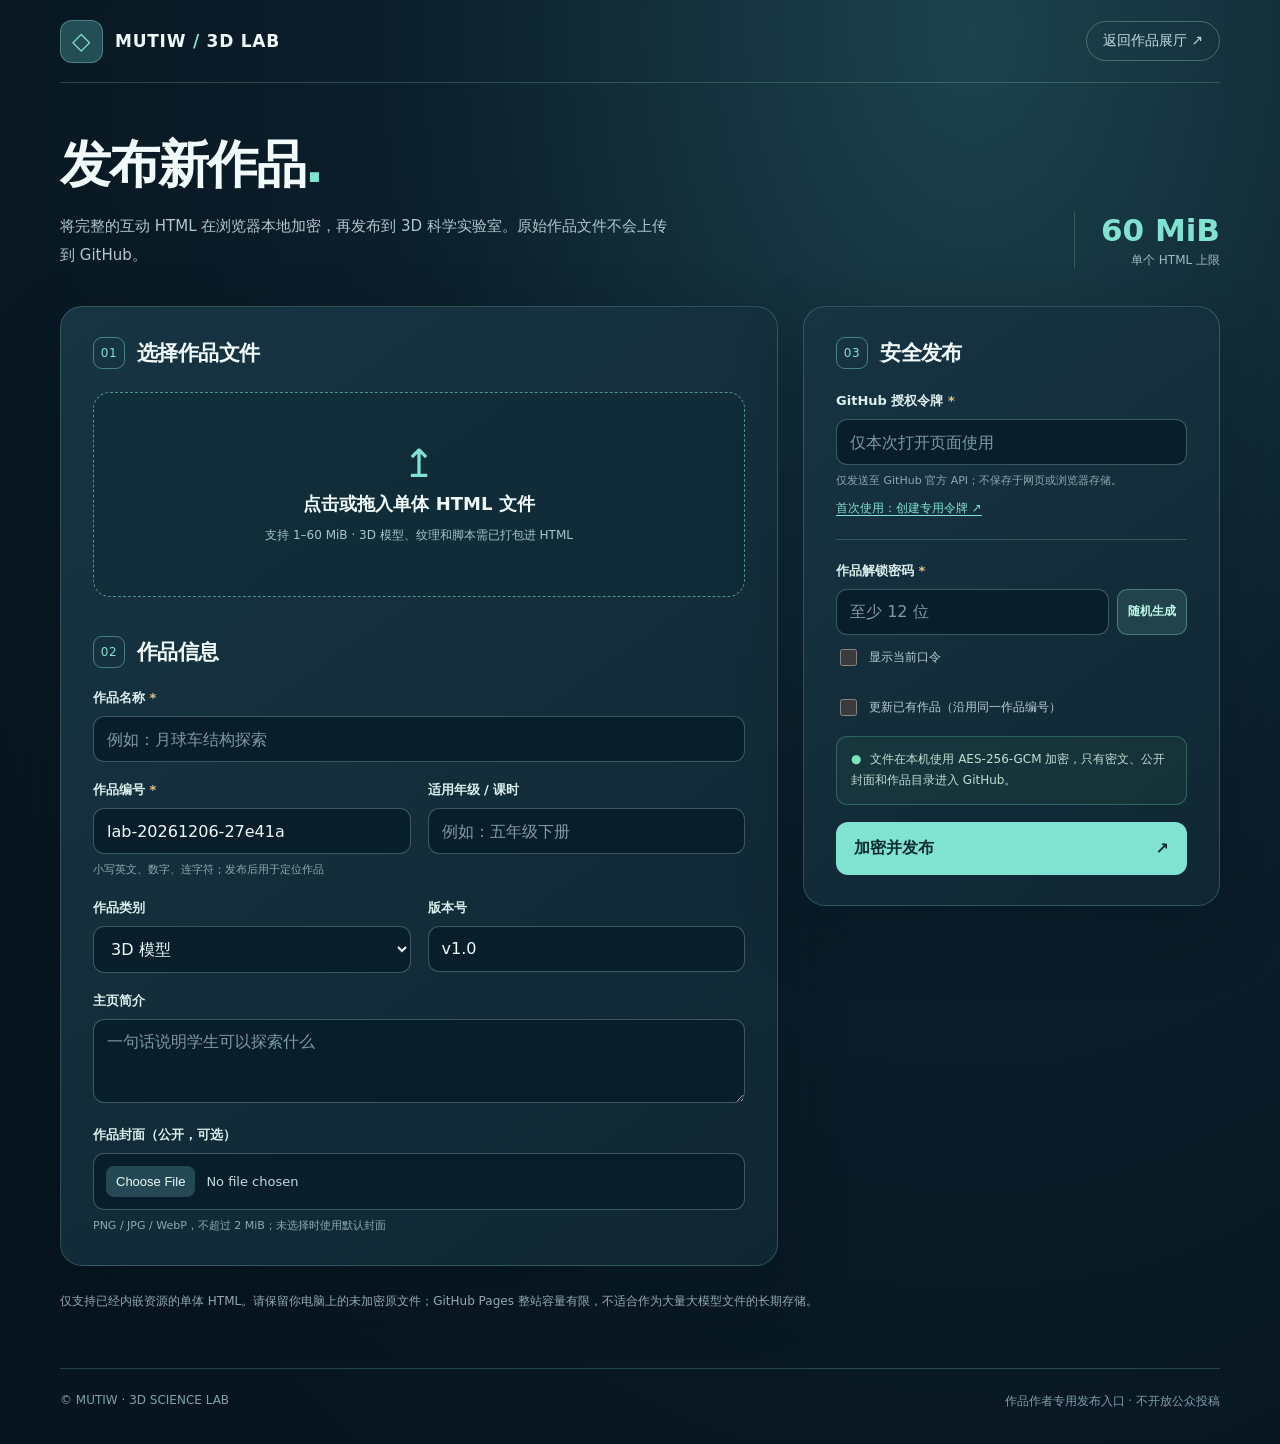
==== upload.html @ 7afa1a1c "Add owner-only browser publisher for large encrypted HTML works" ====
<!doctype html>
<html lang="zh-CN">
<head>
<meta charset="utf-8">
<meta name="viewport" content="width=device-width,initial-scale=1,viewport-fit=cover">
<meta name="theme-color" content="#071722">
<meta name="description" content="MUTIW 3D科学实验室：作品所有者本地加密与安全发布入口。">
<meta http-equiv="Content-Security-Policy" content="default-src 'none'; base-uri 'none'; object-src 'none'; script-src 'self'; style-src 'self'; img-src 'self' blob: data:; connect-src https://api.github.com; form-action 'none'; upgrade-insecure-requests">
<meta name="referrer" content="no-referrer">
<title>作品发布工作台 · MUTIW 3D LAB</title>
<link rel="stylesheet" href="./uploader.css">
<script src="./uploader.js" defer></script>
</head>
<body>
<div class="shell">
<header class="topbar">
  <a class="brand" href="./"><span class="mark" aria-hidden="true">◇</span><span>MUTIW <span class="accent">/</span> 3D LAB</span></a>
  <a class="backlink" href="./">返回作品展厅 ↗</a>
</header>
<main>
  <section class="intro">
    <div><h1>发布新作品<span class="dot">.</span></h1><p>将完整的互动 HTML 在浏览器本地加密，再发布到 3D 科学实验室。原始作品文件不会上传到 GitHub。</p></div>
    <div class="capacity"><strong>60 MiB</strong><span>单个 HTML 上限</span></div>
  </section>
  <form id="upload-form" autocomplete="off" novalidate>
  <div class="workspace">
    <section class="editor" aria-label="作品信息">
      <div class="section-title"><span class="num">01</span><h2>选择作品文件</h2></div>
      <label class="dropzone" id="dropzone" for="file">
        <input id="file" name="file" type="file" accept=".html,.htm,text/html" required>
        <span class="upload-icon" aria-hidden="true">↥</span>
        <strong id="drop-title">点击或拖入单体 HTML 文件</strong>
        <span id="file-hint">支持 1–60 MiB · 3D 模型、纹理和脚本需已打包进 HTML</span>
      </label>
      <div class="section-title next"><span class="num">02</span><h2>作品信息</h2></div>
      <div class="form-grid">
        <div class="field full"><label for="title">作品名称 <em>*</em></label><input id="title" name="title" type="text" maxlength="70" placeholder="例如：月球车结构探索" required></div>
        <div class="field"><label for="slug">作品编号 <em>*</em></label><input id="slug" name="slug" type="text" maxlength="64" pattern="[a-z0-9][a-z0-9-]{1,63}" spellcheck="false" required><small>小写英文、数字、连字符；发布后用于定位作品</small></div>
        <div class="field"><label for="grade">适用年级 / 课时</label><input id="grade" name="grade" type="text" maxlength="60" placeholder="例如：五年级下册"></div>
        <div class="field"><label for="type">作品类别</label><select id="type" name="type"><option>3D 模型</option><option>科学实验</option><option>数字教学工具</option><option>3D 互动</option></select></div>
        <div class="field"><label for="version">版本号</label><input id="version" name="version" type="text" maxlength="28" value="v1.0" placeholder="v1.0"></div>
        <div class="field full"><label for="description">主页简介</label><textarea id="description" name="description" maxlength="180" rows="2" placeholder="一句话说明学生可以探索什么"></textarea></div>
        <div class="field full"><label for="cover">作品封面（公开，可选）</label><input id="cover" name="cover" type="file" accept=".png,.jpg,.jpeg,.webp,image/png,image/jpeg,image/webp"><small>PNG / JPG / WebP，不超过 2 MiB；未选择时使用默认封面</small></div>
      </div>
    </section>
    <aside class="publish" aria-label="安全发布设置">
      <div class="section-title"><span class="num">03</span><h2>安全发布</h2></div>
      <div class="field"><label for="token">GitHub 授权令牌 <em>*</em></label><input id="token" type="password" autocomplete="off" autocapitalize="off" spellcheck="false" placeholder="仅本次打开页面使用" required><small>仅发送至 GitHub 官方 API；不保存于网页或浏览器存储。</small><a class="help-link" href="https://github.com/settings/personal-access-tokens/new" target="_blank" rel="noopener noreferrer">首次使用：创建专用令牌 ↗</a></div>
      <div class="divider"></div>
      <div class="field"><label for="work-password">作品解锁密码 <em>*</em></label><div class="password-row"><input id="work-password" type="password" minlength="12" autocomplete="new-password" spellcheck="false" placeholder="至少 12 位" required><button id="generate" type="button" class="secondary">随机生成</button></div><label class="checkline compact"><input id="show-password" type="checkbox"><span>显示当前口令</span></label></div>
      <label class="checkline replace"><input id="replace" type="checkbox"><span>更新已有作品（沿用同一作品编号）</span></label>
      <p class="privacy"><span aria-hidden="true">●</span> 文件在本机使用 AES-256-GCM 加密，只有密文、公开封面和作品目录进入 GitHub。</p>
      <button class="publish-button" id="publish" type="submit">加密并发布 <span aria-hidden="true">↗</span></button>
      <div class="progress" id="progress" hidden role="status" aria-live="polite"><strong id="stage">准备中…</strong><div class="progress-track"><span id="progress-fill"></span></div><p id="progress-note"></p></div>
      <p class="feedback" id="feedback" role="alert" aria-live="assertive"></p>
      <div class="success" id="success" hidden>
        <strong>✓ 已提交到 GitHub</strong>
        <p>Pages 部署通常需要稍等片刻。请自行打开展厅，使用刚设置的密码验证作品。</p>
        <a id="commit-link" target="_blank" rel="noopener noreferrer">查看本次提交 ↗</a>
        <a href="./" target="_blank" rel="noopener noreferrer">打开作品展厅 ↗</a>
        <button type="button" id="copy-record" class="record-button">复制 Notion 登记信息</button>
        <a href="https://app.notion.com/p/9d44ca7a087c497abdd494c99abfc243" target="_blank" rel="noopener noreferrer">打开私人密码台账 ↗</a>
        <small>请手动将复制的密码信息登记到 Notion；本入口暂不自动同步。</small>
      </div>
    </aside>
  </div>
  </form>
  <p class="bottom-note">仅支持已经内嵌资源的单体 HTML。请保留你电脑上的未加密原文件；GitHub Pages 整站容量有限，不适合作为大量大模型文件的长期存储。</p>
</main>
<footer><span>© MUTIW · 3D SCIENCE LAB</span><span>作品作者专用发布入口 · 不开放公众投稿</span></footer>
</div>
</body>
</html>
---- uploader.css ----
:root{color-scheme:dark;--bg:#081722;--surface:#102835;--panel:#142f3c;--line:#83d7c83d;--mint:#80e3d1;--text:#f1fbfb;--muted:#a1b9c0;--danger:#ffb6a5;--gold:#e7c68d}*{box-sizing:border-box}html{scroll-behavior:smooth}body{margin:0;min-height:100vh;color:var(--text);font-family:"Microsoft YaHei","PingFang SC",-apple-system,BlinkMacSystemFont,system-ui,sans-serif;background:radial-gradient(ellipse at 76% 2%,#1c434d 0,#0b1e2b 42%,#07151f 85%)}[hidden]{display:none!important}button,input,textarea,select{font:inherit}button{cursor:pointer}a{color:inherit;text-decoration:none}a:hover{color:var(--mint)}:focus-visible{outline:3px solid var(--mint);outline-offset:3px}.shell{width:min(1160px,calc(100% - 48px));margin:auto}.topbar{height:83px;display:flex;justify-content:space-between;align-items:center;border-bottom:1px solid var(--line)}.brand{display:flex;align-items:center;gap:12px;font-size:17px;letter-spacing:.045em;font-weight:900}.accent,.dot{color:var(--mint)}.mark{font-size:24px;font-weight:400;width:43px;height:43px;display:grid;place-items:center;color:var(--mint);border-radius:12px;background:#244e56;border:1px solid #83d7c866}.backlink{font-size:14px;color:#c4dadd;border:1px solid #80c7bf65;padding:10px 16px;border-radius:50px}.intro{display:flex;justify-content:space-between;align-items:end;gap:34px;padding:48px 0 37px}.intro h1{font-size:clamp(34px,4vw,54px);letter-spacing:-.04em;margin:0 0 12px}.intro p{font-size:15px;line-height:1.9;color:#b1c8ce;max-width:620px;margin:0}.capacity{min-width:146px;text-align:right;border-left:1px solid var(--line);padding-left:22px}.capacity strong{font-size:31px;line-height:1.2;display:block;color:var(--mint)}.capacity span{font-size:12px;color:var(--muted)}.workspace{display:grid;grid-template-columns:minmax(0,1.55fr) minmax(305px,.9fr);gap:25px;align-items:start}.editor,.publish{background:linear-gradient(145deg,#173443 0,#102633 100%);border:1px solid var(--line);border-radius:22px;padding:30px 32px;box-shadow:0 26px 65px #00121a50}.section-title{display:flex;gap:12px;align-items:center;margin-bottom:23px}.section-title h2{font-size:21px;letter-spacing:-.025em;margin:0}.section-title .num{font-size:12px;letter-spacing:.05em;color:var(--mint);border:1px solid #72d9c27b;width:32px;height:32px;display:grid;place-items:center;border-radius:9px}.section-title.next{margin-top:39px;margin-bottom:21px}.dropzone{display:flex;align-items:center;flex-direction:column;justify-content:center;min-height:205px;gap:9px;text-align:center;border:1.5px dashed #80d8c69a;border-radius:17px;padding:26px 18px;background:#0b29336b;cursor:pointer;transition:border-color .2s,background .2s}.dropzone:hover,.dropzone.dragover{background:#1d4c4b75;border-color:#b9fae7}.dropzone:focus-within{outline:3px solid var(--mint);outline-offset:3px}.dropzone input[type=file]{position:absolute;width:1px;height:1px;opacity:0;pointer-events:none}.upload-icon{font-size:39px;line-height:1;color:var(--mint)}.dropzone strong{font-size:18px;word-break:break-word}.dropzone span:last-child{font-size:12px;color:#a8c5cd;line-height:1.7}.form-grid{display:grid;grid-template-columns:repeat(2,minmax(0,1fr));gap:19px 17px}.field{min-width:0;margin-bottom:17px}.form-grid .field{margin:0}.field.full{grid-column:1/-1}.field>label:not(.checkline){display:block;font-size:13px;font-weight:750;margin-bottom:9px;color:#dcefed}.field em{font-style:normal;color:var(--gold)}.field input:not([type=checkbox]):not([type=file]),.field textarea,.field select{width:100%;min-width:0;padding:12px 13px;min-height:46px;border-radius:11px;background:#081f2b;border:1px solid #7ba5ac6d;color:var(--text);outline:none;transition:border-color .2s}.field input:focus,.field textarea:focus,.field select:focus{border-color:var(--mint)!important}.field input::placeholder,.field textarea::placeholder{color:#7e9aa4}.field textarea{resize:vertical;min-height:84px}.field input[type=file]{font-size:13px;width:100%;padding:12px;border:1px solid #7ba5ac6d;border-radius:11px;color:#c1d9dc;background:#081f2b}.field input[type=file]::file-selector-button{background:#244954;color:#e8faf4;border:0;border-radius:8px;padding:8px 10px;margin-right:11px;cursor:pointer}.field small,.success small{font-size:11px;line-height:1.7;color:#8ea9b2;display:block;margin-top:7px}.password-row{display:flex;gap:8px}.password-row input{flex:1;min-width:0}.secondary{border:1px solid #7fd4c36b;background:#22434b;color:#bdf9ea;font-size:12px;font-weight:750;border-radius:10px;padding:0 10px;white-space:nowrap}.secondary:hover{background:#295a5b}.help-link{display:inline-block;color:var(--mint);text-decoration:underline;text-underline-offset:3px;font-size:12px;margin-top:9px}.divider{border-top:1px solid var(--line);margin:22px 0}.checkline{display:flex;align-items:center;gap:9px;font-size:12px;color:#b9ced3;cursor:pointer;line-height:1.7}.checkline input{width:17px;height:17px;flex:none;accent-color:var(--mint)}.checkline.compact{margin-top:11px}.checkline.replace{padding:10px 0 13px}.privacy{font-size:12px;color:#c3ded4;line-height:1.8;background:#2a5b4b35;border:1px solid #65c4aa50;padding:12px 14px;border-radius:11px;margin:4px 0 17px}.privacy span{color:#7ce4bd;margin-right:5px}.publish-button{width:100%;border:0;border-radius:12px;background:var(--mint);color:#092c2d;font-size:16px;font-weight:900;padding:16px 18px;display:flex;justify-content:space-between;align-items:center}.publish-button:hover{background:#b3ffeb}.publish-button:disabled{background:#759e9d;color:#23494c;cursor:wait}.progress{margin-top:22px}.progress strong{display:block;font-size:13px;margin-bottom:11px;color:#dcf6f0}.progress-track{height:8px;border-radius:99px;background:#081e29;overflow:hidden}.progress-track span{display:block;background:var(--mint);height:100%;width:0;transition:width .35s}.progress p{font-size:12px;color:#a6bcc3;line-height:1.7;margin:9px 0 0}.feedback{font-size:13px;color:var(--danger);line-height:1.75;margin:15px 0 0;word-break:break-word}.feedback:empty{display:none}.success{margin-top:18px;padding:17px;border-radius:13px;border:1px solid #87e9b77d;background:#144b4050}.success strong{display:block;color:#a4f1ca;font-size:16px}.success p{font-size:12px;color:#b6d4d1;line-height:1.75;margin:9px 0 11px}.success a{display:block;font-size:13px;text-decoration:underline;text-underline-offset:3px;color:#afe9db;margin:11px 0}.record-button{display:block;width:100%;background:#244e55;border:1px solid #78d3bf9b;color:#e5f9f3;border-radius:10px;padding:12px 9px;font-size:13px;font-weight:800;margin-top:15px}.record-button:hover{background:#32636a}.bottom-note{color:#8faab3;font-size:12px;line-height:1.9;margin:24px 0 55px}footer{display:flex;justify-content:space-between;gap:20px;border-top:1px solid var(--line);padding:24px 0 34px;color:#7e9fac;font-size:12px}@media(max-width:850px){.workspace{grid-template-columns:1fr}.publish{order:1}.editor{order:0}.intro{padding:35px 0 28px}}@media(max-width:550px){.shell{width:calc(100% - 28px)}.topbar{height:69px}.brand{font-size:14px}.mark{height:38px;width:38px}.backlink{font-size:12px;padding:8px}.intro{align-items:start;gap:8px}.intro h1{font-size:32px}.intro p{font-size:13px}.capacity{min-width:84px;padding-left:10px}.capacity strong{font-size:23px}.capacity span{font-size:10px}.editor,.publish{padding:22px 18px;border-radius:17px}.form-grid{grid-template-columns:1fr;gap:15px}.field.full{grid-column:1}.dropzone{min-height:165px}.dropzone strong{font-size:16px}footer{flex-direction:column}}@media(prefers-reduced-motion:reduce){*,*:before,*:after{transition:none!important;scroll-behavior:auto!important}}
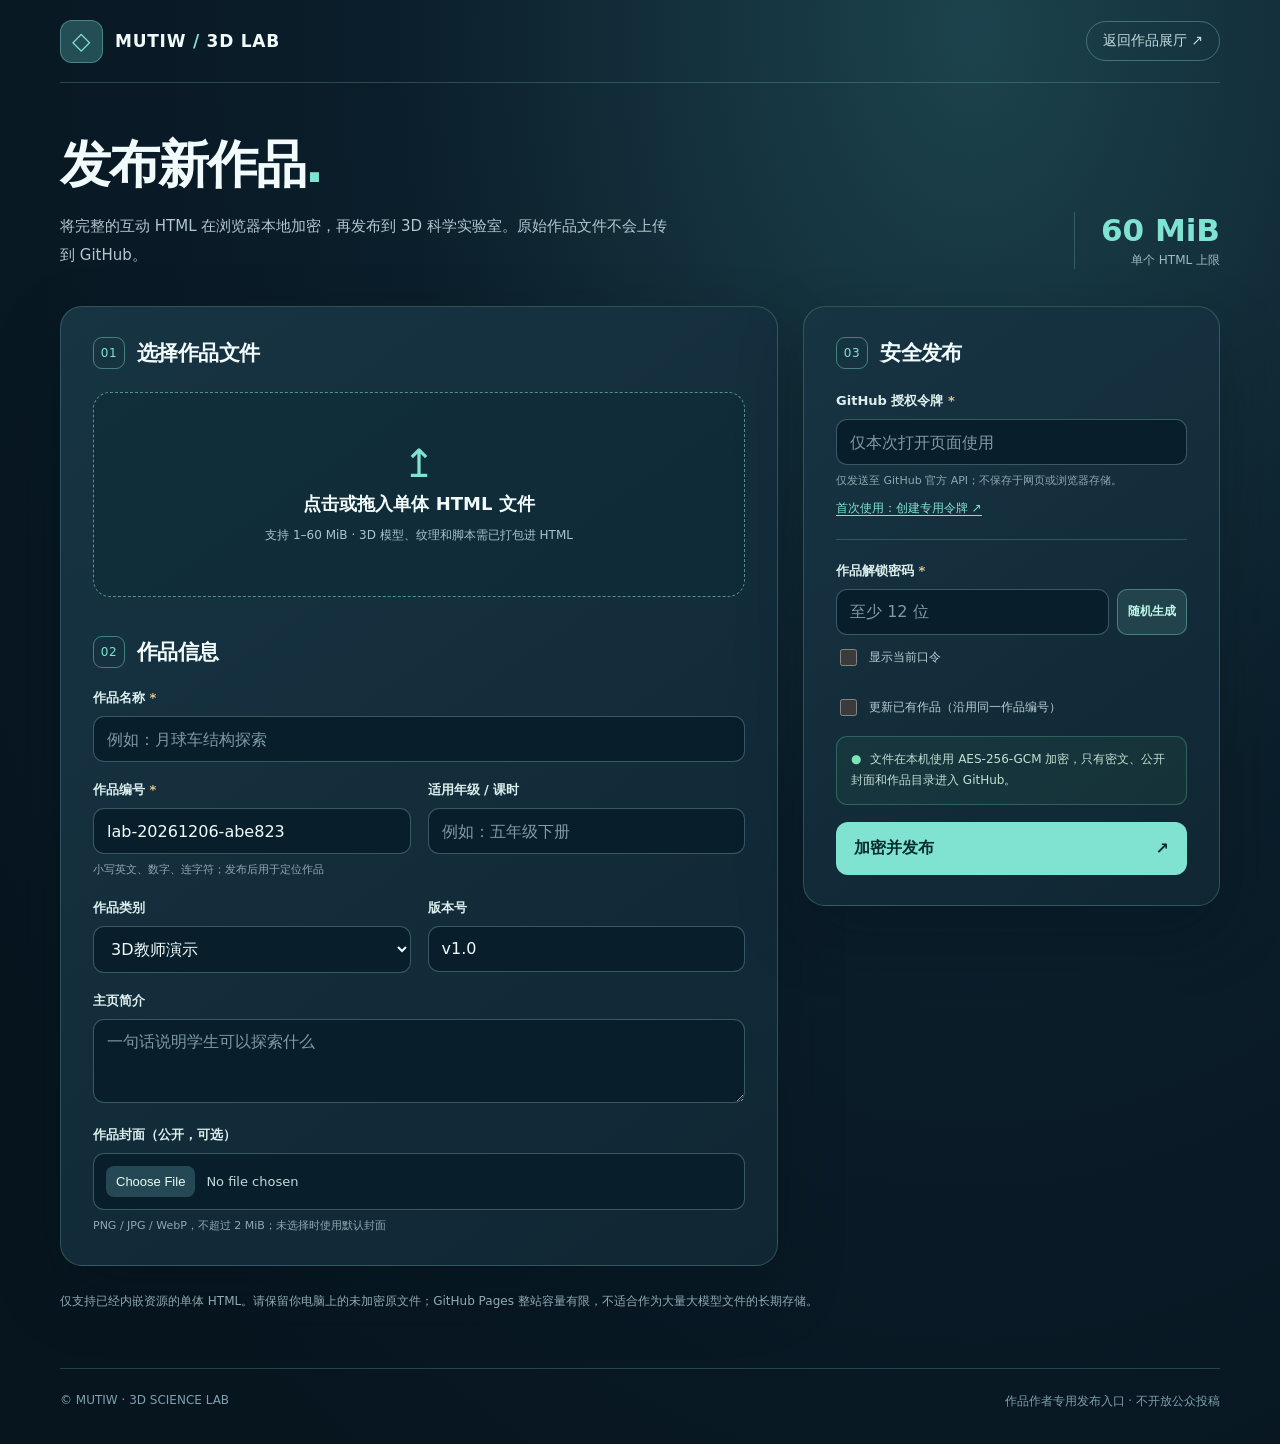
==== commit 3410a8f4: "Unify work categories for teacher demos, student interaction, and digital tools" ====
--- a/upload.html
+++ b/upload.html
@@ -37,7 +37,7 @@
         <div class="field full"><label for="title">作品名称 <em>*</em></label><input id="title" name="title" type="text" maxlength="70" placeholder="例如：月球车结构探索" required></div>
         <div class="field"><label for="slug">作品编号 <em>*</em></label><input id="slug" name="slug" type="text" maxlength="64" pattern="[a-z0-9][a-z0-9-]{1,63}" spellcheck="false" required><small>小写英文、数字、连字符；发布后用于定位作品</small></div>
         <div class="field"><label for="grade">适用年级 / 课时</label><input id="grade" name="grade" type="text" maxlength="60" placeholder="例如：五年级下册"></div>
-        <div class="field"><label for="type">作品类别</label><select id="type" name="type"><option>3D 模型</option><option>科学实验</option><option>数字教学工具</option><option>3D 互动</option></select></div>
+        <div class="field"><label for="type">作品类别</label><select id="type" name="type"><option>3D教师演示</option><option>3D学生操作</option><option>数字工具</option></select></div>
         <div class="field"><label for="version">版本号</label><input id="version" name="version" type="text" maxlength="28" value="v1.0" placeholder="v1.0"></div>
         <div class="field full"><label for="description">主页简介</label><textarea id="description" name="description" maxlength="180" rows="2" placeholder="一句话说明学生可以探索什么"></textarea></div>
         <div class="field full"><label for="cover">作品封面（公开，可选）</label><input id="cover" name="cover" type="file" accept=".png,.jpg,.jpeg,.webp,image/png,image/jpeg,image/webp"><small>PNG / JPG / WebP，不超过 2 MiB；未选择时使用默认封面</small></div>
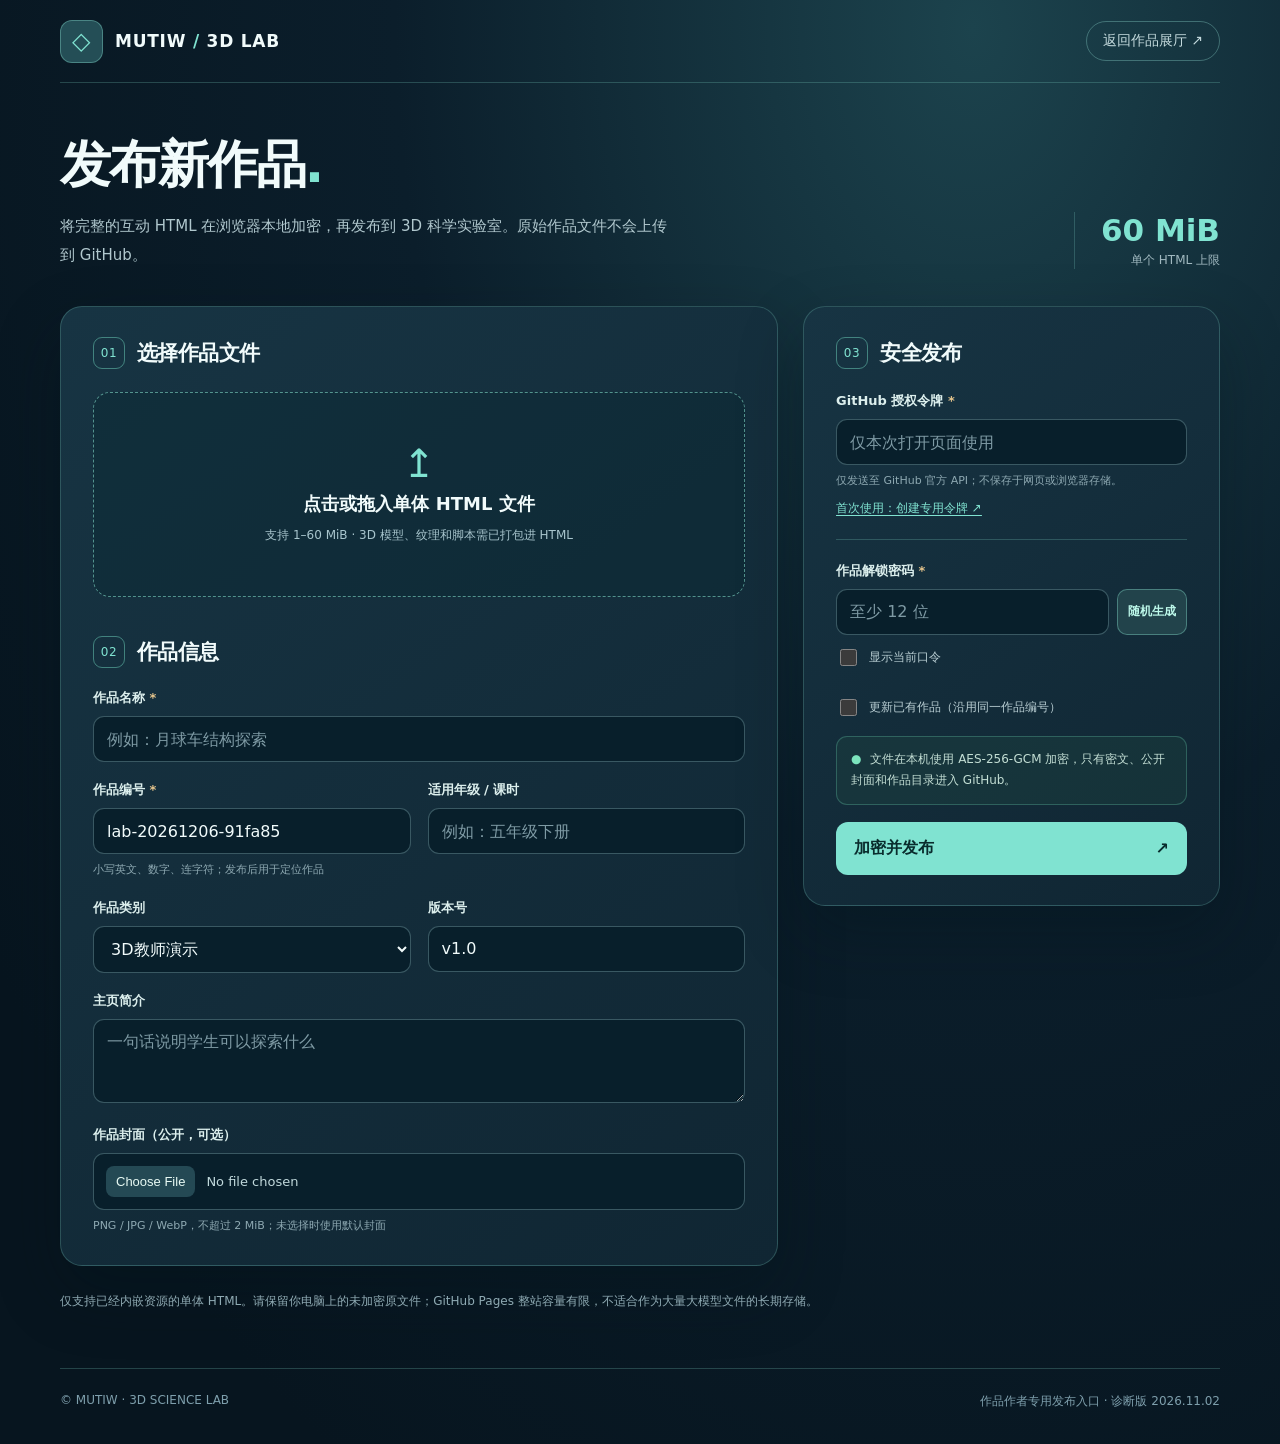
==== commit a871409a: "Bust cached uploader script and show diagnostics build version" ====
--- a/upload.html
+++ b/upload.html
@@ -9,7 +9,7 @@
 <meta name="referrer" content="no-referrer">
 <title>作品发布工作台 · MUTIW 3D LAB</title>
 <link rel="stylesheet" href="./uploader.css">
-<script src="./uploader.js" defer></script>
+<script src="./uploader.js?v=20261102-auth403-diagnostics" defer></script>
 </head>
 <body>
 <div class="shell">
@@ -67,7 +67,7 @@
   </form>
   <p class="bottom-note">仅支持已经内嵌资源的单体 HTML。请保留你电脑上的未加密原文件；GitHub Pages 整站容量有限，不适合作为大量大模型文件的长期存储。</p>
 </main>
-<footer><span>© MUTIW · 3D SCIENCE LAB</span><span>作品作者专用发布入口 · 不开放公众投稿</span></footer>
+<footer><span>© MUTIW · 3D SCIENCE LAB</span><span>作品作者专用发布入口 · 诊断版 2026.11.02</span></footer>
 </div>
 </body>
 </html>
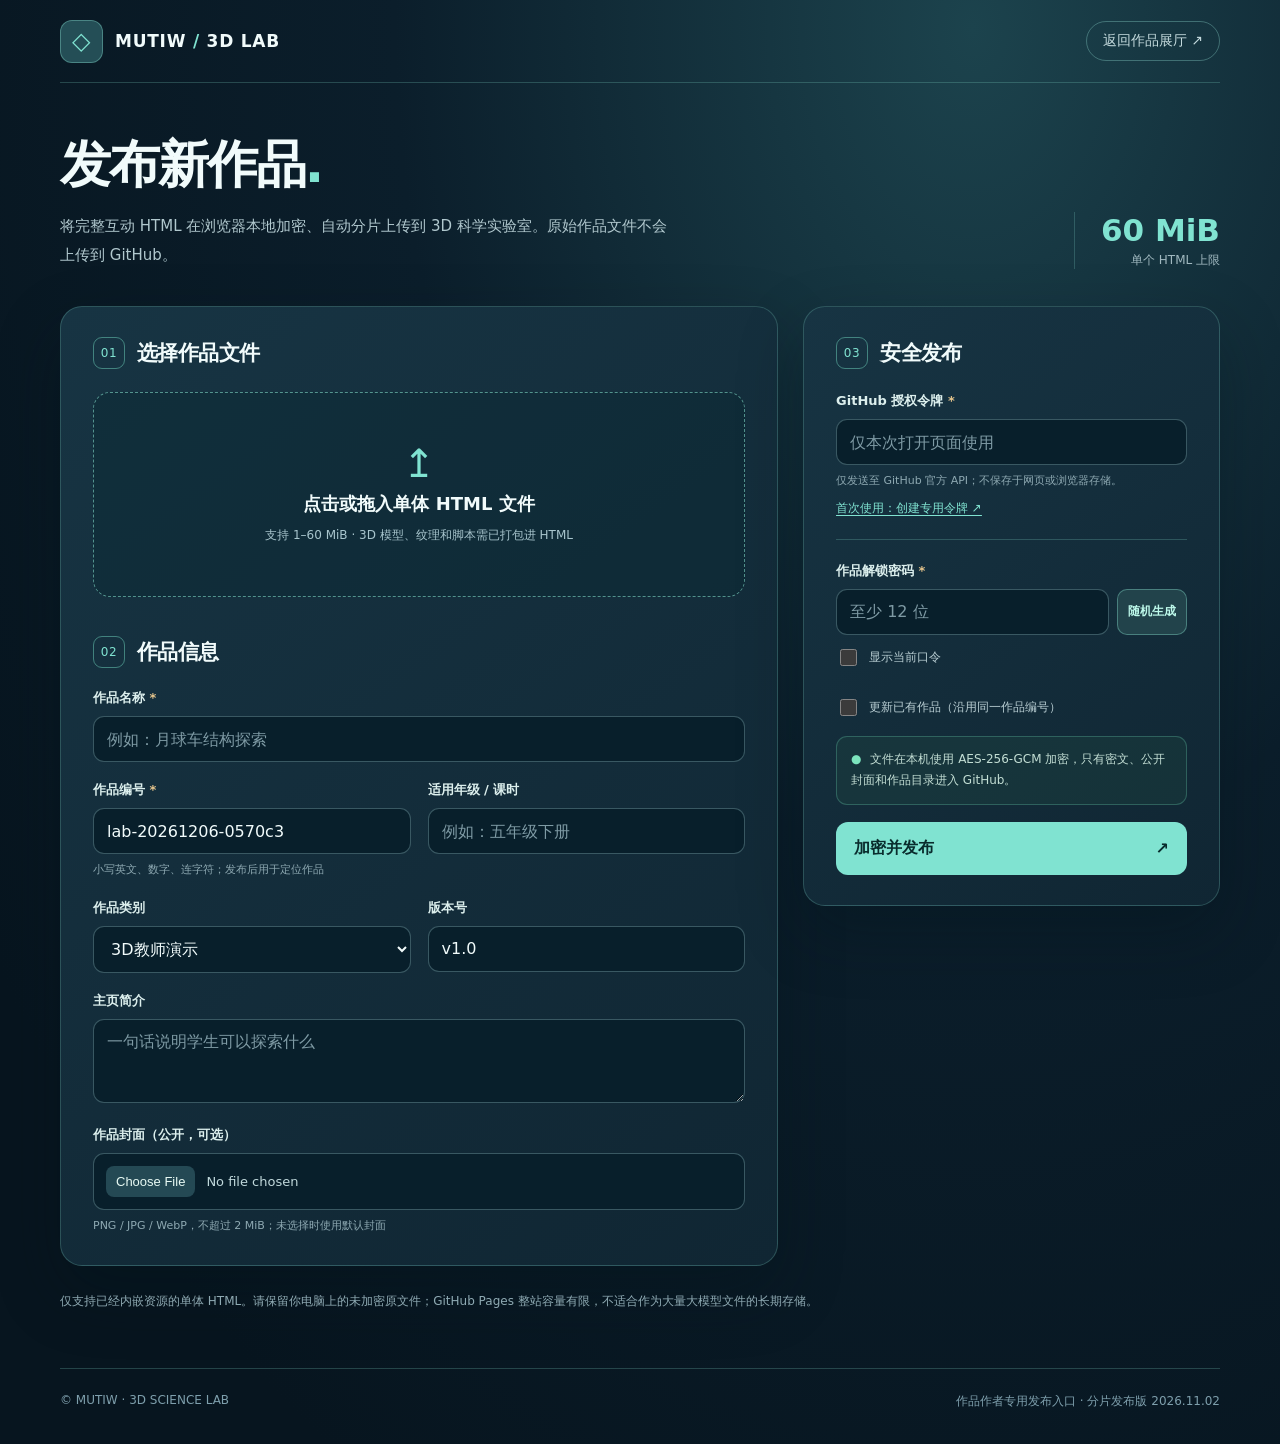
==== commit 2a4b992f: "Support chunked encrypted 3D uploads and compatible gallery decryption" ====
--- a/upload.html
+++ b/upload.html
@@ -9,7 +9,7 @@
 <meta name="referrer" content="no-referrer">
 <title>作品发布工作台 · MUTIW 3D LAB</title>
 <link rel="stylesheet" href="./uploader.css">
-<script src="./uploader.js?v=20261102-auth403-diagnostics" defer></script>
+<script src="./uploader.js?v=20261102-chunked-v2" defer></script>
 </head>
 <body>
 <div class="shell">
@@ -19,7 +19,7 @@
 </header>
 <main>
   <section class="intro">
-    <div><h1>发布新作品<span class="dot">.</span></h1><p>将完整的互动 HTML 在浏览器本地加密，再发布到 3D 科学实验室。原始作品文件不会上传到 GitHub。</p></div>
+    <div><h1>发布新作品<span class="dot">.</span></h1><p>将完整互动 HTML 在浏览器本地加密、自动分片上传到 3D 科学实验室。原始作品文件不会上传到 GitHub。</p></div>
     <div class="capacity"><strong>60 MiB</strong><span>单个 HTML 上限</span></div>
   </section>
   <form id="upload-form" autocomplete="off" novalidate>
@@ -67,7 +67,7 @@
   </form>
   <p class="bottom-note">仅支持已经内嵌资源的单体 HTML。请保留你电脑上的未加密原文件；GitHub Pages 整站容量有限，不适合作为大量大模型文件的长期存储。</p>
 </main>
-<footer><span>© MUTIW · 3D SCIENCE LAB</span><span>作品作者专用发布入口 · 诊断版 2026.11.02</span></footer>
+<footer><span>© MUTIW · 3D SCIENCE LAB</span><span>作品作者专用发布入口 · 分片发布版 2026.11.02</span></footer>
 </div>
 </body>
 </html>
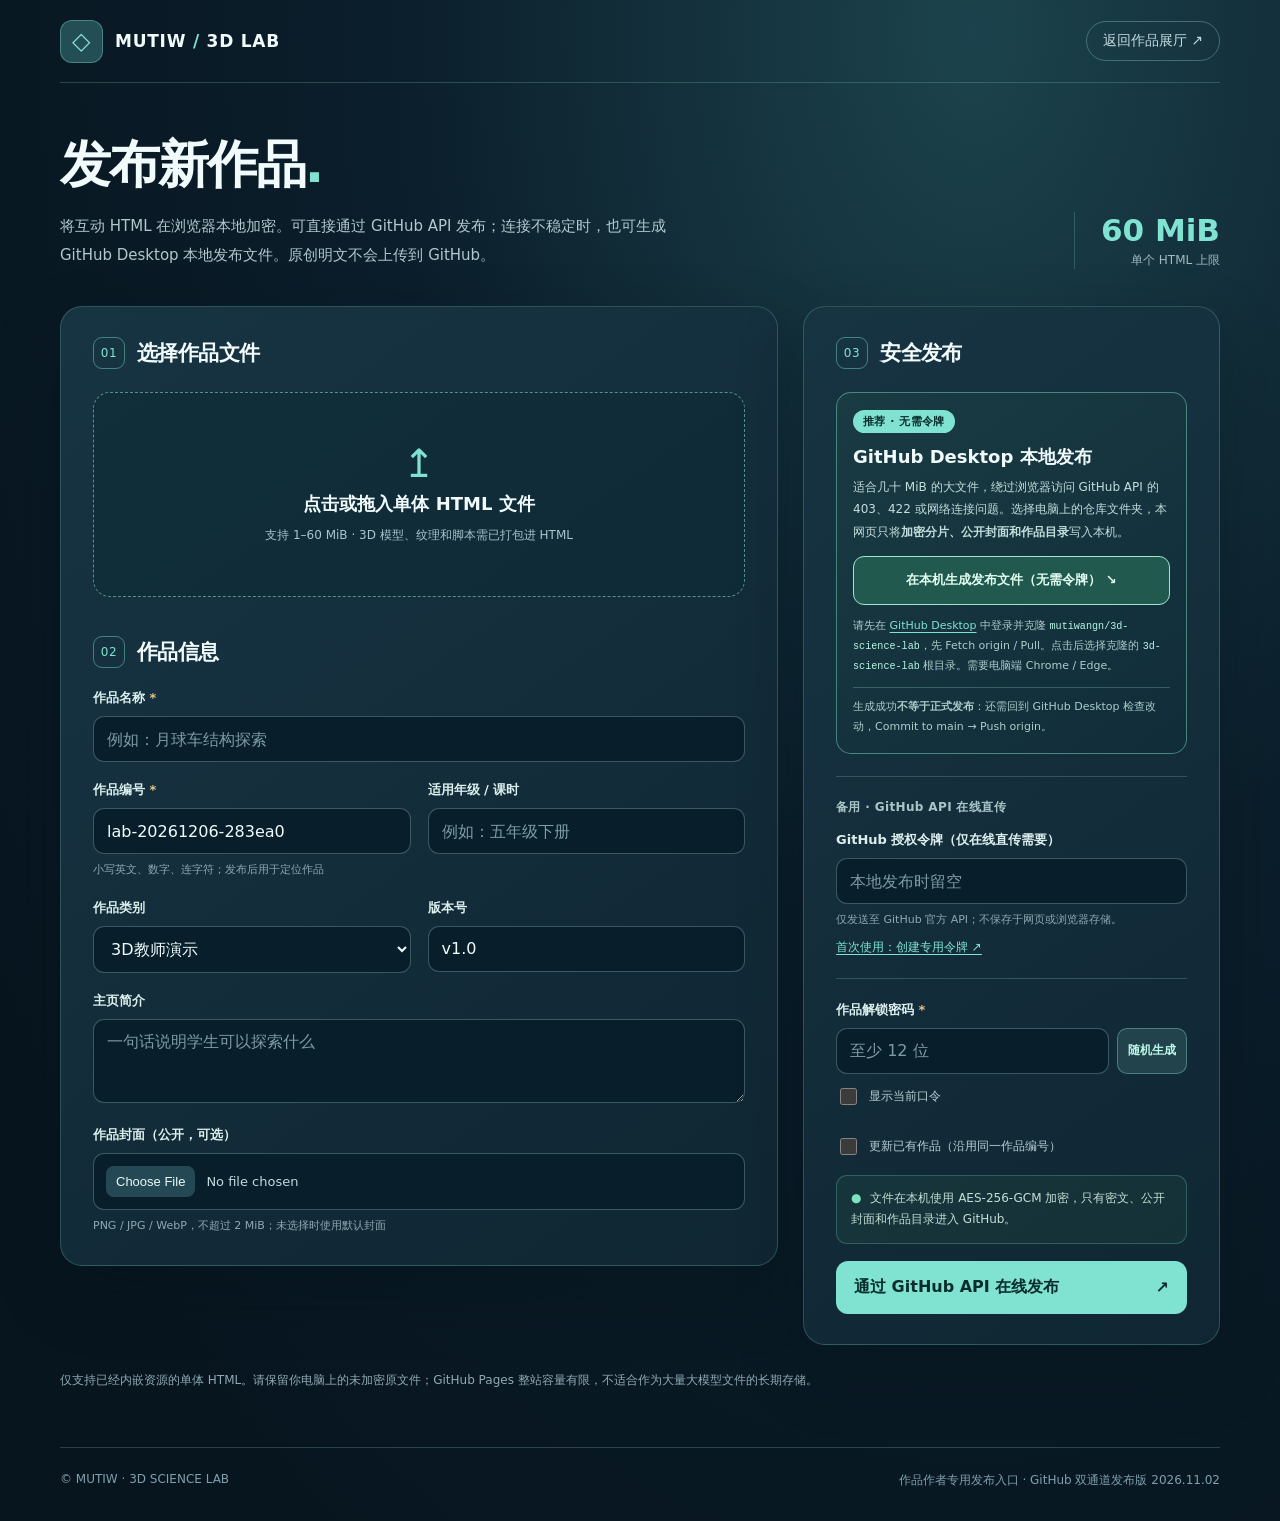
==== commit 15715db4: "Add token-free GitHub Desktop publishing path for encrypted 3D works" ====
--- a/upload.html
+++ b/upload.html
@@ -9,7 +9,7 @@
 <meta name="referrer" content="no-referrer">
 <title>作品发布工作台 · MUTIW 3D LAB</title>
 <link rel="stylesheet" href="./uploader.css">
-<script src="./uploader.js?v=20261102-chunked-v2" defer></script>
+<script src="./uploader.js?v=20261102-local-v3" defer></script>
 </head>
 <body>
 <div class="shell">
@@ -19,7 +19,7 @@
 </header>
 <main>
   <section class="intro">
-    <div><h1>发布新作品<span class="dot">.</span></h1><p>将完整互动 HTML 在浏览器本地加密、自动分片上传到 3D 科学实验室。原始作品文件不会上传到 GitHub。</p></div>
+    <div><h1>发布新作品<span class="dot">.</span></h1><p>将互动 HTML 在浏览器本地加密。可直接通过 GitHub API 发布；连接不稳定时，也可生成 GitHub Desktop 本地发布文件。原创明文不会上传到 GitHub。</p></div>
     <div class="capacity"><strong>60 MiB</strong><span>单个 HTML 上限</span></div>
   </section>
   <form id="upload-form" autocomplete="off" novalidate>
@@ -45,17 +45,33 @@
     </section>
     <aside class="publish" aria-label="安全发布设置">
       <div class="section-title"><span class="num">03</span><h2>安全发布</h2></div>
-      <div class="field"><label for="token">GitHub 授权令牌 <em>*</em></label><input id="token" type="password" autocomplete="off" autocapitalize="off" spellcheck="false" placeholder="仅本次打开页面使用" required><small>仅发送至 GitHub 官方 API；不保存于网页或浏览器存储。</small><a class="help-link" href="https://github.com/settings/personal-access-tokens/new" target="_blank" rel="noopener noreferrer">首次使用：创建专用令牌 ↗</a></div>
+<section class="offline-option" aria-label="GitHub Desktop 本地发布">
+        <span class="recommend">推荐 · 无需令牌</span>
+        <h3>GitHub Desktop 本地发布</h3>
+        <p>适合几十 MiB 的大文件，绕过浏览器访问 GitHub API 的 403、422 或网络连接问题。选择电脑上的仓库文件夹，本网页只将<strong>加密分片、公开封面和作品目录</strong>写入本机。</p>
+        <button type="button" class="offline-button" id="local-export">在本机生成发布文件（无需令牌） ↘</button>
+        <small>请先在 <a href="https://desktop.github.com/" target="_blank" rel="noopener noreferrer">GitHub Desktop</a> 中登录并克隆 <code>mutiwangn/3d-science-lab</code>，先 Fetch origin / Pull。点击后选择克隆的 <code>3d-science-lab</code> 根目录。需要电脑端 Chrome / Edge。</small>
+        <small class="manual-step">生成成功<strong>不等于正式发布</strong>：还需回到 GitHub Desktop 检查改动，Commit to main → Push origin。</small>
+      </section>
+      <div class="divider"></div>
+      <p class="online-label">备用 · GitHub API 在线直传</p>
+      <div class="field"><label for="token">GitHub 授权令牌（仅在线直传需要）</label><input id="token" type="password" autocomplete="off" autocapitalize="off" spellcheck="false" placeholder="本地发布时留空"><small>仅发送至 GitHub 官方 API；不保存于网页或浏览器存储。</small><a class="help-link" href="https://github.com/settings/personal-access-tokens/new" target="_blank" rel="noopener noreferrer">首次使用：创建专用令牌 ↗</a></div>
       <div class="divider"></div>
       <div class="field"><label for="work-password">作品解锁密码 <em>*</em></label><div class="password-row"><input id="work-password" type="password" minlength="12" autocomplete="new-password" spellcheck="false" placeholder="至少 12 位" required><button id="generate" type="button" class="secondary">随机生成</button></div><label class="checkline compact"><input id="show-password" type="checkbox"><span>显示当前口令</span></label></div>
       <label class="checkline replace"><input id="replace" type="checkbox"><span>更新已有作品（沿用同一作品编号）</span></label>
       <p class="privacy"><span aria-hidden="true">●</span> 文件在本机使用 AES-256-GCM 加密，只有密文、公开封面和作品目录进入 GitHub。</p>
-      <button class="publish-button" id="publish" type="submit">加密并发布 <span aria-hidden="true">↗</span></button>
+      <button class="publish-button" id="publish" type="submit">通过 GitHub API 在线发布 <span aria-hidden="true">↗</span></button>
       <div class="progress" id="progress" hidden role="status" aria-live="polite"><strong id="stage">准备中…</strong><div class="progress-track"><span id="progress-fill"></span></div><p id="progress-note"></p></div>
       <p class="feedback" id="feedback" role="alert" aria-live="assertive"></p>
       <div class="success" id="success" hidden>
-        <strong>✓ 已提交到 GitHub</strong>
-        <p>Pages 部署通常需要稍等片刻。请自行打开展厅，使用刚设置的密码验证作品。</p>
+        <strong id="success-title">✓ 已提交到 GitHub</strong>
+        <p id="success-note">Pages 部署通常需要稍等片刻。请自行打开展厅，使用刚设置的密码验证作品。</p>
+        <ol id="local-steps" hidden class="local-steps">
+          <li>打开 GitHub Desktop，确认修改仅包括 <code>encrypted/</code>、<code>catalog.json</code> 和可选 <code>covers/</code>，不要提交原创明文 HTML。</li>
+          <li>点击 <strong>Commit to main</strong>，然后点击 <strong>Push origin</strong>。</li>
+          <li>等待 GitHub Pages 部署；在作品展厅用新密码试解锁。</li>
+          <li>返回此页，复制登记信息到私人 Notion 台账；确认已推送后，将台账状态改为“已发布”。</li>
+        </ol>
         <a id="commit-link" target="_blank" rel="noopener noreferrer">查看本次提交 ↗</a>
         <a href="./" target="_blank" rel="noopener noreferrer">打开作品展厅 ↗</a>
         <button type="button" id="copy-record" class="record-button">复制 Notion 登记信息</button>
@@ -67,7 +83,7 @@
   </form>
   <p class="bottom-note">仅支持已经内嵌资源的单体 HTML。请保留你电脑上的未加密原文件；GitHub Pages 整站容量有限，不适合作为大量大模型文件的长期存储。</p>
 </main>
-<footer><span>© MUTIW · 3D SCIENCE LAB</span><span>作品作者专用发布入口 · 分片发布版 2026.11.02</span></footer>
+<footer><span>© MUTIW · 3D SCIENCE LAB</span><span>作品作者专用发布入口 · GitHub 双通道发布版 2026.11.02</span></footer>
 </div>
 </body>
 </html>
--- a/uploader.css
+++ b/uploader.css
@@ -1 +1,16 @@
-:root{color-scheme:dark;--bg:#081722;--surface:#102835;--panel:#142f3c;--line:#83d7c83d;--mint:#80e3d1;--text:#f1fbfb;--muted:#a1b9c0;--danger:#ffb6a5;--gold:#e7c68d}*{box-sizing:border-box}html{scroll-behavior:smooth}body{margin:0;min-height:100vh;color:var(--text);font-family:"Microsoft YaHei","PingFang SC",-apple-system,BlinkMacSystemFont,system-ui,sans-serif;background:radial-gradient(ellipse at 76% 2%,#1c434d 0,#0b1e2b 42%,#07151f 85%)}[hidden]{display:none!important}button,input,textarea,select{font:inherit}button{cursor:pointer}a{color:inherit;text-decoration:none}a:hover{color:var(--mint)}:focus-visible{outline:3px solid var(--mint);outline-offset:3px}.shell{width:min(1160px,calc(100% - 48px));margin:auto}.topbar{height:83px;display:flex;justify-content:space-between;align-items:center;border-bottom:1px solid var(--line)}.brand{display:flex;align-items:center;gap:12px;font-size:17px;letter-spacing:.045em;font-weight:900}.accent,.dot{color:var(--mint)}.mark{font-size:24px;font-weight:400;width:43px;height:43px;display:grid;place-items:center;color:var(--mint);border-radius:12px;background:#244e56;border:1px solid #83d7c866}.backlink{font-size:14px;color:#c4dadd;border:1px solid #80c7bf65;padding:10px 16px;border-radius:50px}.intro{display:flex;justify-content:space-between;align-items:end;gap:34px;padding:48px 0 37px}.intro h1{font-size:clamp(34px,4vw,54px);letter-spacing:-.04em;margin:0 0 12px}.intro p{font-size:15px;line-height:1.9;color:#b1c8ce;max-width:620px;margin:0}.capacity{min-width:146px;text-align:right;border-left:1px solid var(--line);padding-left:22px}.capacity strong{font-size:31px;line-height:1.2;display:block;color:var(--mint)}.capacity span{font-size:12px;color:var(--muted)}.workspace{display:grid;grid-template-columns:minmax(0,1.55fr) minmax(305px,.9fr);gap:25px;align-items:start}.editor,.publish{background:linear-gradient(145deg,#173443 0,#102633 100%);border:1px solid var(--line);border-radius:22px;padding:30px 32px;box-shadow:0 26px 65px #00121a50}.section-title{display:flex;gap:12px;align-items:center;margin-bottom:23px}.section-title h2{font-size:21px;letter-spacing:-.025em;margin:0}.section-title .num{font-size:12px;letter-spacing:.05em;color:var(--mint);border:1px solid #72d9c27b;width:32px;height:32px;display:grid;place-items:center;border-radius:9px}.section-title.next{margin-top:39px;margin-bottom:21px}.dropzone{display:flex;align-items:center;flex-direction:column;justify-content:center;min-height:205px;gap:9px;text-align:center;border:1.5px dashed #80d8c69a;border-radius:17px;padding:26px 18px;background:#0b29336b;cursor:pointer;transition:border-color .2s,background .2s}.dropzone:hover,.dropzone.dragover{background:#1d4c4b75;border-color:#b9fae7}.dropzone:focus-within{outline:3px solid var(--mint);outline-offset:3px}.dropzone input[type=file]{position:absolute;width:1px;height:1px;opacity:0;pointer-events:none}.upload-icon{font-size:39px;line-height:1;color:var(--mint)}.dropzone strong{font-size:18px;word-break:break-word}.dropzone span:last-child{font-size:12px;color:#a8c5cd;line-height:1.7}.form-grid{display:grid;grid-template-columns:repeat(2,minmax(0,1fr));gap:19px 17px}.field{min-width:0;margin-bottom:17px}.form-grid .field{margin:0}.field.full{grid-column:1/-1}.field>label:not(.checkline){display:block;font-size:13px;font-weight:750;margin-bottom:9px;color:#dcefed}.field em{font-style:normal;color:var(--gold)}.field input:not([type=checkbox]):not([type=file]),.field textarea,.field select{width:100%;min-width:0;padding:12px 13px;min-height:46px;border-radius:11px;background:#081f2b;border:1px solid #7ba5ac6d;color:var(--text);outline:none;transition:border-color .2s}.field input:focus,.field textarea:focus,.field select:focus{border-color:var(--mint)!important}.field input::placeholder,.field textarea::placeholder{color:#7e9aa4}.field textarea{resize:vertical;min-height:84px}.field input[type=file]{font-size:13px;width:100%;padding:12px;border:1px solid #7ba5ac6d;border-radius:11px;color:#c1d9dc;background:#081f2b}.field input[type=file]::file-selector-button{background:#244954;color:#e8faf4;border:0;border-radius:8px;padding:8px 10px;margin-right:11px;cursor:pointer}.field small,.success small{font-size:11px;line-height:1.7;color:#8ea9b2;display:block;margin-top:7px}.password-row{display:flex;gap:8px}.password-row input{flex:1;min-width:0}.secondary{border:1px solid #7fd4c36b;background:#22434b;color:#bdf9ea;font-size:12px;font-weight:750;border-radius:10px;padding:0 10px;white-space:nowrap}.secondary:hover{background:#295a5b}.help-link{display:inline-block;color:var(--mint);text-decoration:underline;text-underline-offset:3px;font-size:12px;margin-top:9px}.divider{border-top:1px solid var(--line);margin:22px 0}.checkline{display:flex;align-items:center;gap:9px;font-size:12px;color:#b9ced3;cursor:pointer;line-height:1.7}.checkline input{width:17px;height:17px;flex:none;accent-color:var(--mint)}.checkline.compact{margin-top:11px}.checkline.replace{padding:10px 0 13px}.privacy{font-size:12px;color:#c3ded4;line-height:1.8;background:#2a5b4b35;border:1px solid #65c4aa50;padding:12px 14px;border-radius:11px;margin:4px 0 17px}.privacy span{color:#7ce4bd;margin-right:5px}.publish-button{width:100%;border:0;border-radius:12px;background:var(--mint);color:#092c2d;font-size:16px;font-weight:900;padding:16px 18px;display:flex;justify-content:space-between;align-items:center}.publish-button:hover{background:#b3ffeb}.publish-button:disabled{background:#759e9d;color:#23494c;cursor:wait}.progress{margin-top:22px}.progress strong{display:block;font-size:13px;margin-bottom:11px;color:#dcf6f0}.progress-track{height:8px;border-radius:99px;background:#081e29;overflow:hidden}.progress-track span{display:block;background:var(--mint);height:100%;width:0;transition:width .35s}.progress p{font-size:12px;color:#a6bcc3;line-height:1.7;margin:9px 0 0}.feedback{font-size:13px;color:var(--danger);line-height:1.75;margin:15px 0 0;word-break:break-word}.feedback:empty{display:none}.success{margin-top:18px;padding:17px;border-radius:13px;border:1px solid #87e9b77d;background:#144b4050}.success strong{display:block;color:#a4f1ca;font-size:16px}.success p{font-size:12px;color:#b6d4d1;line-height:1.75;margin:9px 0 11px}.success a{display:block;font-size:13px;text-decoration:underline;text-underline-offset:3px;color:#afe9db;margin:11px 0}.record-button{display:block;width:100%;background:#244e55;border:1px solid #78d3bf9b;color:#e5f9f3;border-radius:10px;padding:12px 9px;font-size:13px;font-weight:800;margin-top:15px}.record-button:hover{background:#32636a}.bottom-note{color:#8faab3;font-size:12px;line-height:1.9;margin:24px 0 55px}footer{display:flex;justify-content:space-between;gap:20px;border-top:1px solid var(--line);padding:24px 0 34px;color:#7e9fac;font-size:12px}@media(max-width:850px){.workspace{grid-template-columns:1fr}.publish{order:1}.editor{order:0}.intro{padding:35px 0 28px}}@media(max-width:550px){.shell{width:calc(100% - 28px)}.topbar{height:69px}.brand{font-size:14px}.mark{height:38px;width:38px}.backlink{font-size:12px;padding:8px}.intro{align-items:start;gap:8px}.intro h1{font-size:32px}.intro p{font-size:13px}.capacity{min-width:84px;padding-left:10px}.capacity strong{font-size:23px}.capacity span{font-size:10px}.editor,.publish{padding:22px 18px;border-radius:17px}.form-grid{grid-template-columns:1fr;gap:15px}.field.full{grid-column:1}.dropzone{min-height:165px}.dropzone strong{font-size:16px}footer{flex-direction:column}}@media(prefers-reduced-motion:reduce){*,*:before,*:after{transition:none!important;scroll-behavior:auto!important}}+:root{color-scheme:dark;--bg:#081722;--surface:#102835;--panel:#142f3c;--line:#83d7c83d;--mint:#80e3d1;--text:#f1fbfb;--muted:#a1b9c0;--danger:#ffb6a5;--gold:#e7c68d}*{box-sizing:border-box}html{scroll-behavior:smooth}body{margin:0;min-height:100vh;color:var(--text);font-family:"Microsoft YaHei","PingFang SC",-apple-system,BlinkMacSystemFont,system-ui,sans-serif;background:radial-gradient(ellipse at 76% 2%,#1c434d 0,#0b1e2b 42%,#07151f 85%)}[hidden]{display:none!important}button,input,textarea,select{font:inherit}button{cursor:pointer}a{color:inherit;text-decoration:none}a:hover{color:var(--mint)}:focus-visible{outline:3px solid var(--mint);outline-offset:3px}.shell{width:min(1160px,calc(100% - 48px));margin:auto}.topbar{height:83px;display:flex;justify-content:space-between;align-items:center;border-bottom:1px solid var(--line)}.brand{display:flex;align-items:center;gap:12px;font-size:17px;letter-spacing:.045em;font-weight:900}.accent,.dot{color:var(--mint)}.mark{font-size:24px;font-weight:400;width:43px;height:43px;display:grid;place-items:center;color:var(--mint);border-radius:12px;background:#244e56;border:1px solid #83d7c866}.backlink{font-size:14px;color:#c4dadd;border:1px solid #80c7bf65;padding:10px 16px;border-radius:50px}.intro{display:flex;justify-content:space-between;align-items:end;gap:34px;padding:48px 0 37px}.intro h1{font-size:clamp(34px,4vw,54px);letter-spacing:-.04em;margin:0 0 12px}.intro p{font-size:15px;line-height:1.9;color:#b1c8ce;max-width:620px;margin:0}.capacity{min-width:146px;text-align:right;border-left:1px solid var(--line);padding-left:22px}.capacity strong{font-size:31px;line-height:1.2;display:block;color:var(--mint)}.capacity span{font-size:12px;color:var(--muted)}.workspace{display:grid;grid-template-columns:minmax(0,1.55fr) minmax(305px,.9fr);gap:25px;align-items:start}.editor,.publish{background:linear-gradient(145deg,#173443 0,#102633 100%);border:1px solid var(--line);border-radius:22px;padding:30px 32px;box-shadow:0 26px 65px #00121a50}.section-title{display:flex;gap:12px;align-items:center;margin-bottom:23px}.section-title h2{font-size:21px;letter-spacing:-.025em;margin:0}.section-title .num{font-size:12px;letter-spacing:.05em;color:var(--mint);border:1px solid #72d9c27b;width:32px;height:32px;display:grid;place-items:center;border-radius:9px}.section-title.next{margin-top:39px;margin-bottom:21px}.dropzone{display:flex;align-items:center;flex-direction:column;justify-content:center;min-height:205px;gap:9px;text-align:center;border:1.5px dashed #80d8c69a;border-radius:17px;padding:26px 18px;background:#0b29336b;cursor:pointer;transition:border-color .2s,background .2s}.dropzone:hover,.dropzone.dragover{background:#1d4c4b75;border-color:#b9fae7}.dropzone:focus-within{outline:3px solid var(--mint);outline-offset:3px}.dropzone input[type=file]{position:absolute;width:1px;height:1px;opacity:0;pointer-events:none}.upload-icon{font-size:39px;line-height:1;color:var(--mint)}.dropzone strong{font-size:18px;word-break:break-word}.dropzone span:last-child{font-size:12px;color:#a8c5cd;line-height:1.7}.form-grid{display:grid;grid-template-columns:repeat(2,minmax(0,1fr));gap:19px 17px}.field{min-width:0;margin-bottom:17px}.form-grid .field{margin:0}.field.full{grid-column:1/-1}.field>label:not(.checkline){display:block;font-size:13px;font-weight:750;margin-bottom:9px;color:#dcefed}.field em{font-style:normal;color:var(--gold)}.field input:not([type=checkbox]):not([type=file]),.field textarea,.field select{width:100%;min-width:0;padding:12px 13px;min-height:46px;border-radius:11px;background:#081f2b;border:1px solid #7ba5ac6d;color:var(--text);outline:none;transition:border-color .2s}.field input:focus,.field textarea:focus,.field select:focus{border-color:var(--mint)!important}.field input::placeholder,.field textarea::placeholder{color:#7e9aa4}.field textarea{resize:vertical;min-height:84px}.field input[type=file]{font-size:13px;width:100%;padding:12px;border:1px solid #7ba5ac6d;border-radius:11px;color:#c1d9dc;background:#081f2b}.field input[type=file]::file-selector-button{background:#244954;color:#e8faf4;border:0;border-radius:8px;padding:8px 10px;margin-right:11px;cursor:pointer}.field small,.success small{font-size:11px;line-height:1.7;color:#8ea9b2;display:block;margin-top:7px}.password-row{display:flex;gap:8px}.password-row input{flex:1;min-width:0}.secondary{border:1px solid #7fd4c36b;background:#22434b;color:#bdf9ea;font-size:12px;font-weight:750;border-radius:10px;padding:0 10px;white-space:nowrap}.secondary:hover{background:#295a5b}.help-link{display:inline-block;color:var(--mint);text-decoration:underline;text-underline-offset:3px;font-size:12px;margin-top:9px}.divider{border-top:1px solid var(--line);margin:22px 0}.checkline{display:flex;align-items:center;gap:9px;font-size:12px;color:#b9ced3;cursor:pointer;line-height:1.7}.checkline input{width:17px;height:17px;flex:none;accent-color:var(--mint)}.checkline.compact{margin-top:11px}.checkline.replace{padding:10px 0 13px}.privacy{font-size:12px;color:#c3ded4;line-height:1.8;background:#2a5b4b35;border:1px solid #65c4aa50;padding:12px 14px;border-radius:11px;margin:4px 0 17px}.privacy span{color:#7ce4bd;margin-right:5px}.publish-button{width:100%;border:0;border-radius:12px;background:var(--mint);color:#092c2d;font-size:16px;font-weight:900;padding:16px 18px;display:flex;justify-content:space-between;align-items:center}.publish-button:hover{background:#b3ffeb}.publish-button:disabled{background:#759e9d;color:#23494c;cursor:wait}.progress{margin-top:22px}.progress strong{display:block;font-size:13px;margin-bottom:11px;color:#dcf6f0}.progress-track{height:8px;border-radius:99px;background:#081e29;overflow:hidden}.progress-track span{display:block;background:var(--mint);height:100%;width:0;transition:width .35s}.progress p{font-size:12px;color:#a6bcc3;line-height:1.7;margin:9px 0 0}.feedback{font-size:13px;color:var(--danger);line-height:1.75;margin:15px 0 0;word-break:break-word}.feedback:empty{display:none}.success{margin-top:18px;padding:17px;border-radius:13px;border:1px solid #87e9b77d;background:#144b4050}.success strong{display:block;color:#a4f1ca;font-size:16px}.success p{font-size:12px;color:#b6d4d1;line-height:1.75;margin:9px 0 11px}.success a{display:block;font-size:13px;text-decoration:underline;text-underline-offset:3px;color:#afe9db;margin:11px 0}.record-button{display:block;width:100%;background:#244e55;border:1px solid #78d3bf9b;color:#e5f9f3;border-radius:10px;padding:12px 9px;font-size:13px;font-weight:800;margin-top:15px}.record-button:hover{background:#32636a}.bottom-note{color:#8faab3;font-size:12px;line-height:1.9;margin:24px 0 55px}footer{display:flex;justify-content:space-between;gap:20px;border-top:1px solid var(--line);padding:24px 0 34px;color:#7e9fac;font-size:12px}@media(max-width:850px){.workspace{grid-template-columns:1fr}.publish{order:1}.editor{order:0}.intro{padding:35px 0 28px}}@media(max-width:550px){.shell{width:calc(100% - 28px)}.topbar{height:69px}.brand{font-size:14px}.mark{height:38px;width:38px}.backlink{font-size:12px;padding:8px}.intro{align-items:start;gap:8px}.intro h1{font-size:32px}.intro p{font-size:13px}.capacity{min-width:84px;padding-left:10px}.capacity strong{font-size:23px}.capacity span{font-size:10px}.editor,.publish{padding:22px 18px;border-radius:17px}.form-grid{grid-template-columns:1fr;gap:15px}.field.full{grid-column:1}.dropzone{min-height:165px}.dropzone strong{font-size:16px}footer{flex-direction:column}}@media(prefers-reduced-motion:reduce){*,*:before,*:after{transition:none!important;scroll-behavior:auto!important}}
+/* Local encrypted export through GitHub Desktop, with no browser API token. */
+.offline-option{border:1px solid #77d6bc83;border-radius:15px;padding:17px 16px 16px;background:linear-gradient(145deg,#214b465e,#0c2d395e);margin-bottom:9px}
+.offline-option .recommend{display:inline-block;font-size:11px;letter-spacing:.04em;color:#092c2d;background:var(--mint);border-radius:30px;padding:4px 10px;font-weight:850}
+.offline-option h3{font-size:18px;line-height:1.4;margin:11px 0 7px}
+.offline-option p{font-size:12px;line-height:1.85;color:#c3dddc;margin:0 0 13px}
+.offline-option .offline-button{width:100%;min-height:49px;padding:11px 12px;border:1px solid #a0e6cb;border-radius:11px;color:#e1fff0;background:#22594e;font-size:13px;font-weight:850;text-align:center}
+.offline-option .offline-button:hover{background:#2b7463}
+.offline-option .offline-button:disabled{opacity:.65;cursor:wait}
+.offline-option small{font-size:11px;line-height:1.8;color:#acccca;display:block;margin-top:11px;overflow-wrap:anywhere}
+.offline-option small a{color:var(--mint);text-decoration:underline;text-underline-offset:3px}
+.offline-option .manual-step{border-top:1px solid #7ad1b84d;padding-top:9px}
+.offline-option code,.local-steps code{font-size:.92em;color:#b7f7e3;overflow-wrap:anywhere}
+.online-label{font-size:12px;color:#a8c6c7;letter-spacing:.03em;font-weight:850;margin:0 0 15px}
+.local-steps{font-size:12px;line-height:1.9;padding-left:21px;color:#d1ede4;margin:9px 0 12px}
+.local-steps li+li{margin-top:6px}
